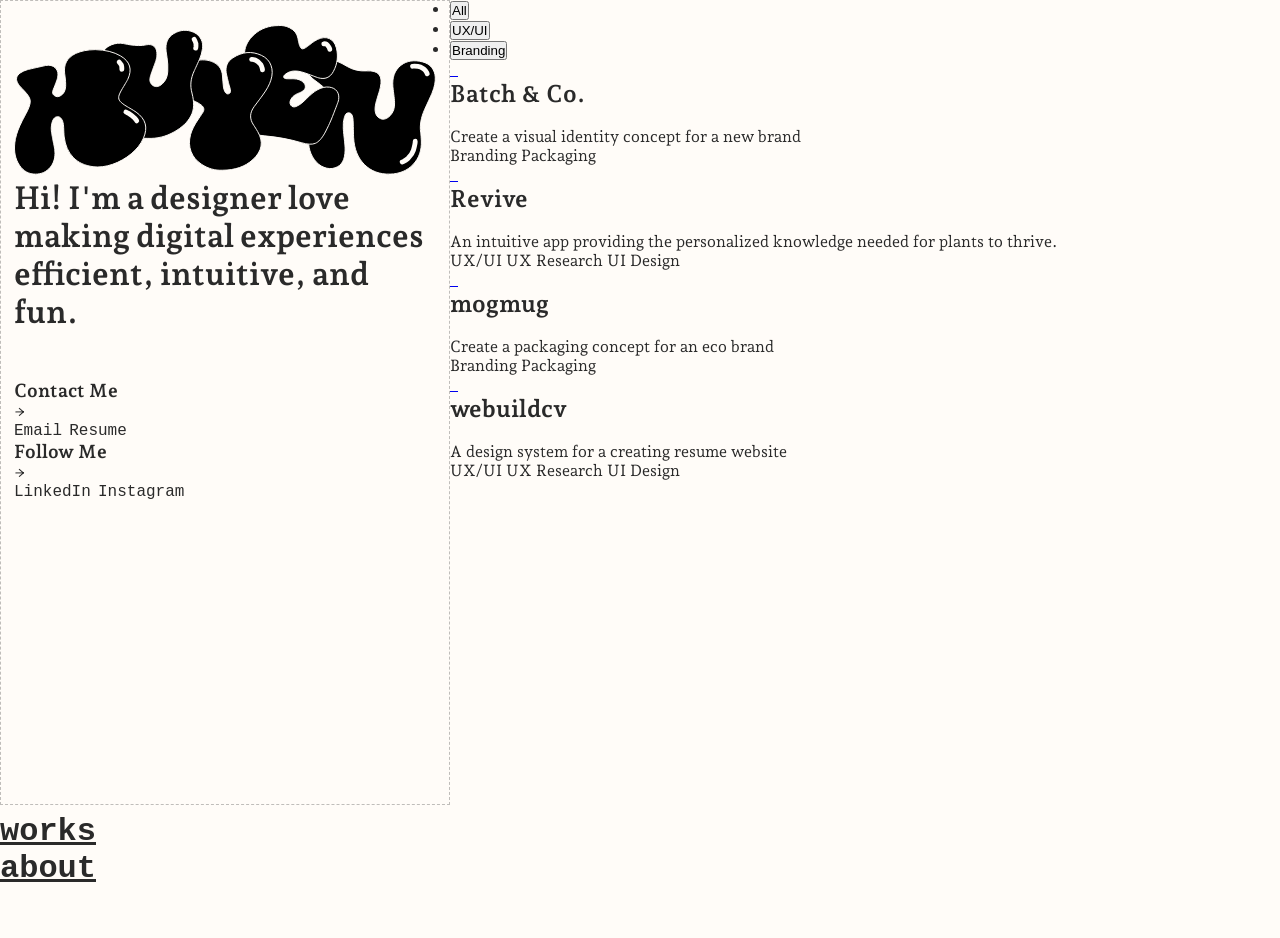
==== src/pages/index.html @ 7ded7859 "Initial commit" ====
<!DOCTYPE html>
<html lang="en">

<head>
    <meta charset="UTF-8" />
    <meta name="viewport" content="width=device-width, initial-scale=1.0" />
    <title>Huyen Pham - UXUI Designer</title>
    <link rel="stylesheet" href="../components/css/global.css">
    <link rel="stylesheet" href="../components/css/home.css">
</head>

<body>
    <!-- Start Main -->
    <main class="root-layout">
        <div class="sidebar_container">
            <div class="sidebar-content_wrapper">
                <div class="sidebar-content_container">
                    <a class="homepage_sidebar-logo" href="">
                        <img src="../data/Profile/huyen-logo.svg" alt="logo of Huyen Pham">
                    </a>
                    <div class="sidebar-content_description">
                        <h1>Hi! I'm a designer love making digital experiences efficient, intuitive, and fun.</h1>
                    </div>
                    <div class="sidebar-details_wrapper">
                        <div class="sidebar-information_container">
                            <h3>Contact Me</h3>
                            <span class="sidebar-information_arrow" aria-hidden="true">→</span>
                            <div class="sidebar-information-items_container">
                                <a target="#" href="mailto:huyenplth29@gmail.com">Email</a>
                                <a target="#" href="pdf">Resume</a>
                            </div>
                        </div>
                        <div class="sidebar-information_container">
                            <h3>Follow Me</h3>
                            <span class="sidebar-information_arrow" aria-hidden="true">→</span>
                            <div class="sidebar-information-items_container">
                                <a target="#" href="https://www.linkedin.com/in/huyen-pham-124135380/">LinkedIn</a>
                                <a target="#" href="https://www.instagram.com/huyenphm02/">Instagram</a>
                            </div>
                        </div>
                    </div>
                </div>
            </div>
            <header>
                <div class="header_container">
                    <nav class="header-nav_container">
                        <ul class="header-navlink">
                            <li class="header-navlink_item">
                                <a class="is-active" href="./index.html">works</a>
                            </li>
                            <li class="header-navlink_item">
                                <a href="./about.html">about</a>
                            </li>
                        </ul>
                    </nav>
                </div>
            </header>
        </div>

        <div class="main_wrapper">
            <div class="subnav-wrapper">
                <ul class="subnav-container">
                    <li class="subnav_button">
                        <button class="subnav_button-item">All</button>
                    </li>
                    <li class="subnav_button">
                        <button class="subnav_button-item">UX/UI</button>
                    </li>
                    <li class="subnav_button">
                        <button class="subnav_button-item">Branding</button>
                    </li>
                </ul>
            </div>
            <div id="work" class="homepage_wrapper">
                <article class="article_container">
                    <a href="./works/Batch&Co/batchco.html">
                        <img src="" alt="">
                        <img src="" alt="">
                        <img src="" alt="">
                    </a>
                    <div class="article-details_container">
                        <div class="article-details_left">
                            <div class="article-details_title">
                                <h2>Batch & Co.</h2>
                                <img src="" alt="">
                            </div>
                            <p>Create a visual identity concept for a new brand</p>
                        </div>
                        <div class="article-right">
                            <span class="article_keyword">Branding</span>
                            <span class="article_keyword">Packaging</span>
                        </div>
                    </div>
                </article>
                <article class="article_container">
                    <a href="./works/REVIVE/revive.html">
                        <img src="" alt="">
                        <img src="" alt="">
                        <img src="" alt="">
                    </a>
                    <div class="article-details_container">
                        <div class="article-details_left">
                            <div class="article-details_title">
                                <h2>Revive</h2>
                                <img src="" alt="">
                            </div>
                            <p>An intuitive app providing the personalized knowledge needed for plants to thrive.</p>
                        </div>
                        <div class="article-right">
                            <span class="article_keyword">UX/UI</span>
                            <span class="article_keyword">UX Research</span>
                            <span class="article_keyword">UI Design</span>
                        </div>
                    </div>
                </article>
                <article class="article_container">
                    <a href="./works/mocmug/mocmug.html">
                        <img src="" alt="">
                        <img src="" alt="">
                        <img src="" alt="">
                    </a>
                    <div class="article-details_container">
                        <div class="article-details_left">
                            <div class="article-details_title">
                                <h2>mogmug</h2>
                                <img src="" alt="">
                            </div>
                            <p>Create a packaging concept for an eco brand</p>
                        </div>
                        <div class="article-right">
                            <span class="article_keyword">Branding</span>
                            <span class="article_keyword">Packaging</span>
                        </div>
                    </div>
                </article>
                <article class="article_container">
                    <a href="./works/WEBUILDCV/webuildcv.html">
                        <img src="" alt="">
                        <img src="" alt="">
                        <img src="" alt="">
                    </a>
                    <div class="article-details_container">
                        <div class="article-details_left">
                            <div class="article-details_title">
                                <h2>webuildcv</h2>
                                <img src="" alt="">
                            </div>
                            <p>A design system for a creating resume website</p>
                        </div>
                        <div class="article-right">
                            <span class="article_keyword">UX/UI</span>
                            <span class="article_keyword">UX Research</span>
                            <span class="article_keyword">UI Design</span>
                        </div>
                    </div>
                </article>
            </div>
        </div>
    </main>
    <!-- End main -->

    <!-- Footer -->
    <footer>
        <div class="footer_texts">
            <p>
                "currently in |"
                "time"
            </p>
            <p>;&copy huyen pham 2026</p>
        </div>
    </footer>
    <!-- End Footer -->
    <!-- JS -->
    <script src="../../components/js/navbar.js"></script>
    <script src="../../components/js/home.js"></script>
</body>

</html>
---- src/components/css/global.css ----
@import url('https://fonts.googleapis.com/css2?family=Andada+Pro:ital,wght@0,400..840;1,400..840&display=swap');
@import url("https://use.typekit.net/fzm7tuf.css");


*,
*::before,
*::after {
    box-sizing: border-box;
    margin: 0;
    padding: 0;
}

:root {
    --black: #2A2A2A;
    --white: #FFFCF8;
    --grey: #BFBDBA;
    --orange: #FA3701;
    --easing: cubic-bezier(0.16, 1, 0.3, 1);
    font-family: "mono45-headline", monospace;
    font-family: "Andada Pro", serif;
    font-weight: 300 700;
    font-style: normal;
}

html,
body {
    font-family: "Andada Pro", serif;
    background: var(--white);
    width: 100%;
    height: 100%;
    overflow-x: hidden;
    overflow-y: auto;
    color: var(--black);
}

.root-layout {
    width: 100%;
}

.main_wrapper {
    width: 100%;
}

@media (min-width: 768px) {
    html,
    body {
        overflow: hidden;
    }

    .root-layout {
        display: flex;
        align-items: stretch;
        min-height: 100vh;
    }

    .main_wrapper {
        flex: 1 1 auto;
        min-width: 0;
        width: calc(100% - 300px);
    }
}

@media (min-width: 1024px) {
    .main_wrapper {
        width: calc(100% - 450px);
    }
}

@media (min-width: 768px) {
    .header_container {
        display: flex;
        justify-content: center;
        align-items: center;
    }
}

@media (min-width: 1536px) {
    .header_container {
        padding: 2rem;
    }
}

/* sidebar */
.sidebar-logo {
    width: 80%;
    height: auto;
}

/* sidebar container */
@media (min-width: 768px) {
    .sidebar_container {
        width: 300px;
        max-width: 300px;
        height: 100vh;
        overflow: hidden;
        display: flex;
        justify-content: flex-start;
        align-items: flex-start;
        flex-direction: column;
    }
}

@media(min-width: 1024px) {
    .sidebar_container {
        width: 450px;
        max-width: 450px;
    }
}
/* sidebar content wrapper */
.sidebar-content_wrapper {
    padding: 1rem;
    border: dashed 1px #BFBDBA;
    min-height: 70vh;
    display: flex;
    justify-content: space-evenly;
    align-items: center;
    flex-direction: column;
}
@media(min-width: 768px) {
    .sidebar-content_wrapper {
        height: unset;
        display: block;
        flex: 1 1;
    }
}

@media(min-width: 1024px) {
    .sidebar-content_wrapper  {
        padding: 1.5rem;
    }
}

@media(min-width: 1536px) {
    .sidebar-content_wrapper {
        padding: 2rem;
    }
}

/* sidebar content about */
.sdiebar-content_about {
    position: relative;
    margin: 1.5rem 0;
    display: flex;
    justify-content: center;
    align-items: center;
}

.sidebar-details_wrapper {
    margin-bottom: 2rem;
    width: 100%;
}

@media(min-width: 768px) {
    .sidebar-details_wrapper {
        margin-top: 3rem;
    }
}

/*.sidebar-information_container {
    margin-top: 3rem;
}  */

/* sidebar content_wrapper */
.sidebar-content_wrapper {
    display: flex;
    justify-content: flex-start;
    align-items: center;
    margin-bottom: .5rem;
    width: 100%;
}

.sidebar-information_container a {
    text-decoration: none;
    font-weight: 400;
    font-family: "mono45-headline", monospace;
    color: var(--black);
    margin-right: .2rem;
    transition: all .2s ease-in-out;
    font-size: 1.1rem;
}

.sidebar-information_container h3 {
    min-width: 70px;
}

@media(min-width: 768px) {
    .sidebar-details_wrapper a {
        font-size: 1rem;
    }
} 

@media(min-width: 1536px) {
    .sidebar-details_wrapper a {
        font-size: 1.2rem;
    }
}

.sidebar-details_wrapper a:hover {
    color: #FA3701;
}

/* sidebar work title */

/* header */
.header_container nav {
    width: 100%;
}

.header-nav_container {
    /* display: flex; */
    /* justify-content: center; */
    align-items: center;
    text-decoration: none;
}

@media (min-width: 768px) {
    .header-nav_container {
        display: block;
    }
}

/* header navlink */
.header-navlink, .header-navlink_about {
    flex-basis: 50%;
    text-align: center;
    padding: .5rem 0;
    
}

.header-navlink:nth-child(2),.header-navlink_about:nth-child(2) {
    border-left: 1px solid #BFBDBA;
    border-right: 1px solid #BFBDBA;
}

.header-navlink:hover,.header-navlink_about:hover {
    color: #BFBDBA;
}

.header-navlink a, .header-navlink_about a {
    font-weight: 600;
    font-size: 1rem;
    position: relative;
    color: var(--black);
    transition: all .2s ease-in-out;
}

.header-navlink a:hover, .header-navlink_about a:hover {
    color: var(--orange);
}

.header-navlink_item {
    font-family: "mono45-headline", monospace;
    font-size: 400;
    text-decoration: none;
    cursor: pointer;
    transition: all .2s ease-in-out;
}



@media (min-width: 768px) {
    .header-navlink, .header-navlink_about {
        flex-basis: unset;
        text-align: unset;
        padding: unset;
        overflow: hidden;
        margin-bottom: .8rem;
        font: 2rem;
    }

    .header-navlink a, .header-navlink_about a {
        font-size: 2rem;
    }

    .header-navlink:nth-child(2),.header-navlink_about:nth-child(2) {
        border: unset;
    }

    .header-navlink_item {
        font-size: 2rem;
    }

    .header-navlink_item:nth-child(2) {
        border: unset;
    }
}
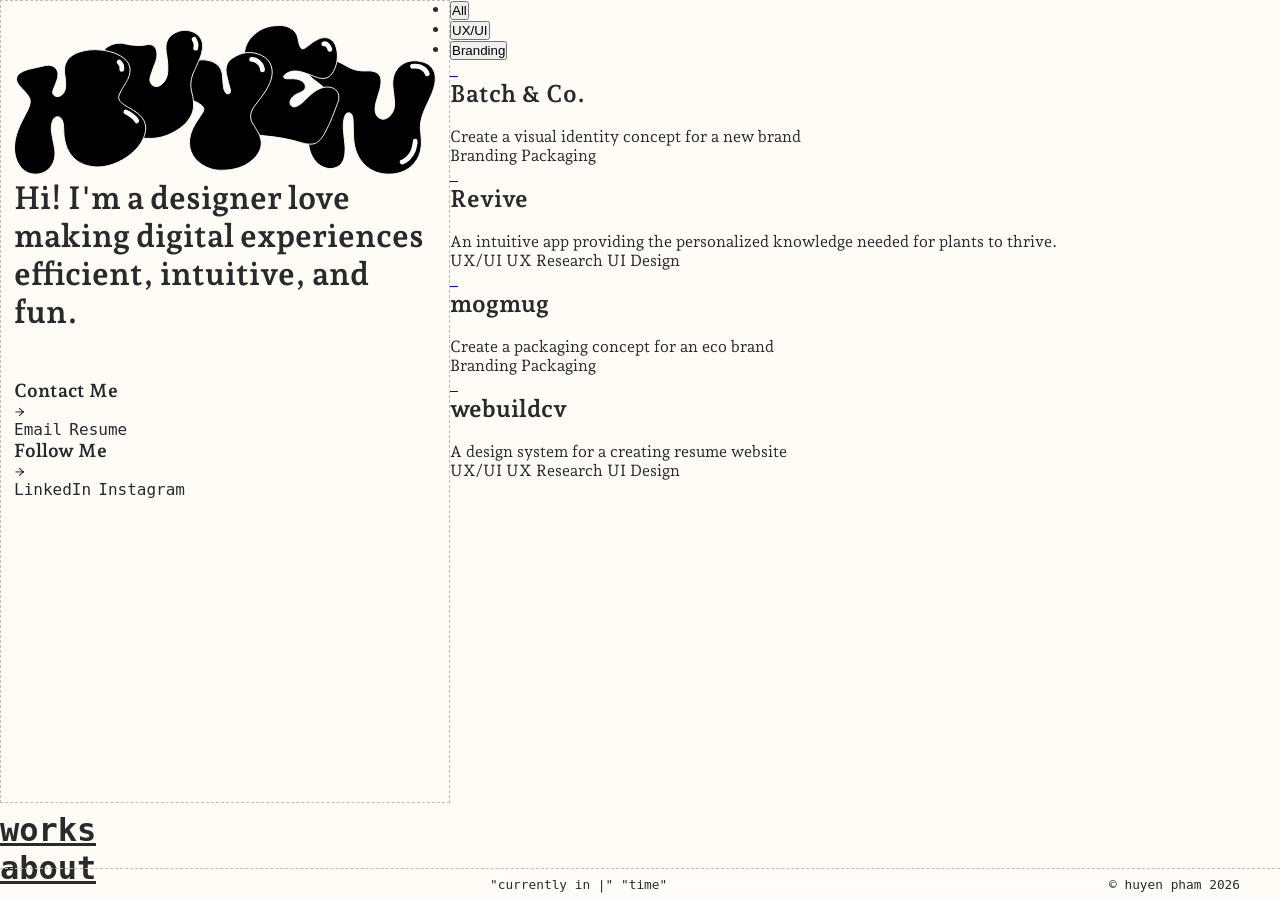
==== commit 7ab02200: "add footer style and fixing few item" ====
--- a/src/pages/index.html
+++ b/src/pages/index.html
@@ -166,7 +166,7 @@
                 "currently in |"
                 "time"
             </p>
-            <p>;&copy huyen pham 2026</p>
+            <p>&copy huyen pham 2026</p>
         </div>
     </footer>
     <!-- End Footer -->
--- a/src/components/css/global.css
+++ b/src/components/css/global.css
@@ -26,8 +26,7 @@
 body {
     font-family: "Andada Pro", serif;
     background: var(--white);
-    width: 100%;
-    height: 100%;
+    max-width: 100vw;
     overflow-x: hidden;
     overflow-y: auto;
     color: var(--black);
@@ -39,6 +38,45 @@
 
 .main_wrapper {
     width: 100%;
+}
+
+footer {
+    position: fixed;
+    bottom: 0;
+    left: 0;
+    width: 100%;
+    border-top: dashed 1px #BFBDBA ;
+}
+
+.footer_texts {
+    background: hsla(0,0%,100%,.1);
+    -webkit-backdrop-filter: blur(10px);
+    backdrop-filter: blur(10px);
+    text-align: center;
+    font-family: "mono45-headline", monospace;
+}
+
+.footer_texts p {
+    font-size: .8rem
+}
+
+@media(min-width: 768px) {
+    .footer_texts {
+        text-align:unset;
+        display: flex;
+        justify-content: space-between;
+        align-items: center;
+        margin-left: calc(300px + 1.5rem);
+        margin-right: 1.5rem;
+        padding: .5rem;
+    }
+}
+
+@media(min-width: 1024px) {
+    .footer_texts {
+        margin-left:calc(450px + 2rem);
+        margin-right: 2rem;
+    }
 }
 
 @media (min-width: 768px) {
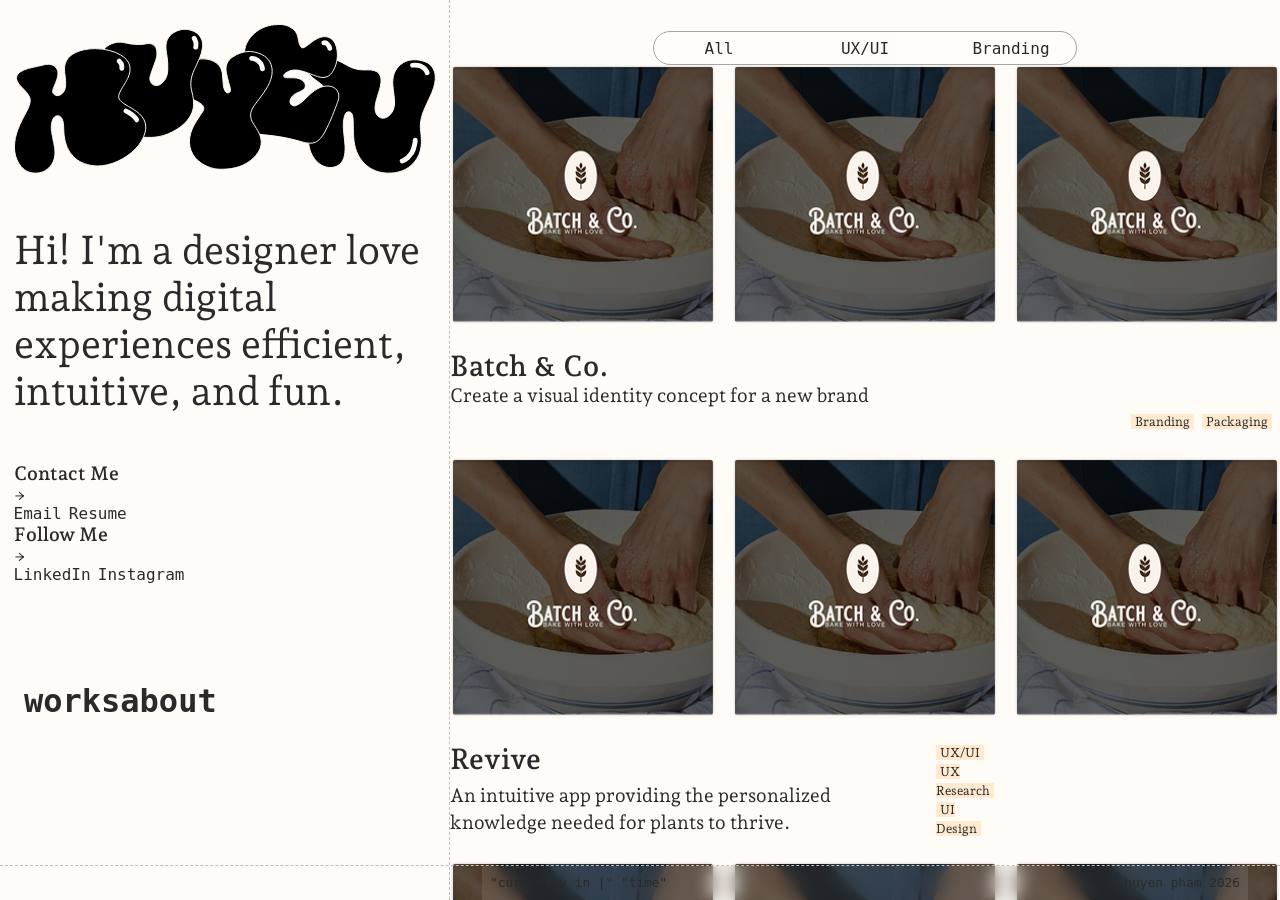
==== commit dab135d4: "fixing scroll right bar and add article layout" ====
--- a/src/pages/index.html
+++ b/src/pages/index.html
@@ -7,6 +7,7 @@
     <title>Huyen Pham - UXUI Designer</title>
     <link rel="stylesheet" href="../components/css/global.css">
     <link rel="stylesheet" href="../components/css/home.css">
+    <link rel="stylesheet" href="../components/css/article.css">
 </head>
 
 <body>
@@ -73,10 +74,10 @@
             </div>
             <div id="work" class="homepage_wrapper">
                 <article class="article_container">
-                    <a href="./works/Batch&Co/batchco.html">
-                        <img src="" alt="">
-                        <img src="" alt="">
-                        <img src="" alt="">
+                    <a class="article-image_container" href="./works/Batch&Co/batchco.html">
+                        <img class="article-image" src="../data/Rectangle 146.png" alt="">
+                        <img class="article-image" src="../data/Rectangle 146.png" alt="">
+                        <img class="article-image" src="../data/Rectangle 146.png" alt="">
                     </a>
                     <div class="article-details_container">
                         <div class="article-details_left">
@@ -86,17 +87,17 @@
                             </div>
                             <p>Create a visual identity concept for a new brand</p>
                         </div>
-                        <div class="article-right">
+                        <div class="article-details_right">
                             <span class="article_keyword">Branding</span>
                             <span class="article_keyword">Packaging</span>
                         </div>
                     </div>
                 </article>
                 <article class="article_container">
-                    <a href="./works/REVIVE/revive.html">
-                        <img src="" alt="">
-                        <img src="" alt="">
-                        <img src="" alt="">
+                    <a class="article-image_container" href="./works/REVIVE/revive.html">
+                        <img class="article-image" src="../data/Rectangle 146.png" alt="">
+                        <img class="article-image" src="../data/Rectangle 146.png" alt="">
+                        <img class="article-image" src="../data/Rectangle 146.png" alt="">
                     </a>
                     <div class="article-details_container">
                         <div class="article-details_left">
@@ -114,10 +115,10 @@
                     </div>
                 </article>
                 <article class="article_container">
-                    <a href="./works/mocmug/mocmug.html">
-                        <img src="" alt="">
-                        <img src="" alt="">
-                        <img src="" alt="">
+                    <a class="article-image_container" href="./works/mocmug/mocmug.html">
+                        <img class="article-image" src="../data/Rectangle 146.png" alt="">
+                        <img class="article-image" src="../data/Rectangle 146.png" alt="">
+                        <img class="article-image" src="../data/Rectangle 146.png" alt="">
                     </a>
                     <div class="article-details_container">
                         <div class="article-details_left">
@@ -134,10 +135,10 @@
                     </div>
                 </article>
                 <article class="article_container">
-                    <a href="./works/WEBUILDCV/webuildcv.html">
-                        <img src="" alt="">
-                        <img src="" alt="">
-                        <img src="" alt="">
+                    <a class="article-image_container" href="./works/WEBUILDCV/webuildcv.html">
+                        <img class="article-image" src="../data/Rectangle 146.png" alt="">
+                        <img class="article-image" src="../data/Rectangle 146.png" alt="">
+                        <img class="article-image" src="../data/Rectangle 146.png" alt="">
                     </a>
                     <div class="article-details_container">
                         <div class="article-details_left">
--- a/src/components/css/global.css
+++ b/src/components/css/global.css
@@ -32,8 +32,159 @@
     color: var(--black);
 }
 
+a {
+    color: inherit;
+    text-decoration: none
+}
+
+li {
+    list-style: none
+}
+
+button {
+    -moz-appearance: none;
+    appearance: none;
+    -webkit-appearance: none;
+    border-radius: 0;
+    text-align: inherit;
+    background: none;
+    box-shadow: none;
+    padding: 0;
+    cursor: pointer;
+    border: none;
+    color: inherit;
+    font: inherit
+}
+
+h1 {
+    font-size: 2.4rem;
+    font-weight: 300
+}
+
+@media(min-width: 768px) {
+    h1 {
+        font-size:2.1rem
+    }
+}
+
+@media(min-width: 1024px) {
+    h1 {
+        font-size:2.5rem
+    }
+}
+
+@media(min-width: 1536px) {
+    h1 {
+        font-size:2.6rem
+    }
+}
+
+h2 {
+    font-size: 1.5rem;
+    font-weight: 600
+}
+
+@media(min-width: 768px) {
+    h2 {
+        font-size:1.5rem
+    }
+}
+
+@media(min-width: 1024px) {
+    h2 {
+        font-size:1.8rem
+    }
+}
+
+@media(min-width: 1536px) {
+    h2 {
+        font-size:2rem
+    }
+}
+
+h3 {
+    font-size: 2rem;
+    font-weight: 600
+}
+
+@media(min-width: 768px) {
+    h3 {
+        font-size:1.2rem
+    }
+}
+
+@media(min-width: 1024px) {
+    h3 {
+        font-size:1.2rem
+    }
+}
+
+@media(min-width: 1536px) {
+    h3 {
+        font-size:1.75rem
+    }
+}
+
+h4 {
+    font-size: 1.1rem
+}
+
+@media(min-width: 768px) {
+    h4 {
+        font-size:1rem
+    }
+}
+
+@media(min-width: 1024px) {
+    h4 {
+        font-size:1rem
+    }
+}
+
+@media(min-width: 1536px) {
+    h4 {
+        font-size:1.2rem
+    }
+}
+
+p {
+    font-size: .9rem;
+    font-weight: 300;
+    line-height: 1.4
+}
+
+@media(min-width: 768px) {
+    p {
+        font-size:1rem
+    }
+}
+
+@media(min-width: 1024px) {
+    p {
+        font-size:1.2rem
+    }
+}
+
+@media(min-width: 1536px) {
+    p {
+        font-size:1.2rem
+    }
+}
+
 .root-layout {
+    display: flex;
+    justify-content: flex-start;
+    align-items: flex-start;
+    flex-direction: column;
     width: 100%;
+}
+
+@media(min-width: 768px) {
+    .root-layout {
+        flex-direction: row;
+        overflow: hidden;
+        height: 100vh;
+    }
 }
 
 .main_wrapper {
@@ -104,11 +255,17 @@
     }
 }
 
+.header_container {
+    display: flex;
+    justify-content: center;
+    align-items: center;
+}
+
 @media (min-width: 768px) {
     .header_container {
-        display: flex;
-        justify-content: center;
-        align-items: center;
+        display: block;
+        padding: 1.5rem;
+        min-height: 250px;
     }
 }
 
@@ -135,6 +292,7 @@
         justify-content: flex-start;
         align-items: flex-start;
         flex-direction: column;
+        border-right: dashed 1px #BFBDBA;
     }
 }
 
@@ -147,7 +305,7 @@
 /* sidebar content wrapper */
 .sidebar-content_wrapper {
     padding: 1rem;
-    border: dashed 1px #BFBDBA;
+    /* border: dashed 1px #BFBDBA; */
     min-height: 70vh;
     display: flex;
     justify-content: space-evenly;
@@ -173,6 +331,9 @@
         padding: 2rem;
     }
 }
+.sidebar-content_description {
+    margin: 3rem 0;
+}
 
 /* sidebar content about */
 .sdiebar-content_about {
@@ -194,7 +355,7 @@
     }
 }
 
-/*.sidebar-information_container {
+/* .sidebar-information_container {
     margin-top: 3rem;
 }  */
 
@@ -245,20 +406,26 @@
 }
 
 .header-nav_container {
-    /* display: flex; */
-    /* justify-content: center; */
-    align-items: center;
-    text-decoration: none;
-}
+    display: flex;
+    justify-content: center;
+    align-items: center;
+}
+
+.header-navlink, .header-navlink_about {
+    display: flex;
+    justify-content: center;
+    align-items: center;
+}
+
 
 @media (min-width: 768px) {
-    .header-nav_container {
+    .header-nav_navlink, .header-navlink_about {
         display: block;
     }
 }
 
 /* header navlink */
-.header-navlink, .header-navlink_about {
+.header-navlink_item {
     flex-basis: 50%;
     text-align: center;
     padding: .5rem 0;
@@ -322,3 +489,117 @@
         border: unset;
     }
 }
+
+/* SubNav */
+.subnav-wrapper {
+    width: -moz-fit-content;
+    width: fit-content;
+    position: -webkit-sticky;
+    position: sticky;
+    top: 1rem;
+    margin: 3rem auto;
+    z-index: 99;
+    height: 2rem;
+    display: flex;
+    justify-content: center;
+    align-items: center;
+}
+
+@media(min-width: 768px) {
+    .subnav-wrapper {
+        width: 50%;
+        position: absolute;
+        top: unset;
+        right: 0;
+        bottom: 3rem;
+        left: 0;
+    }
+}
+
+@media(min-width: 1024px) {
+    .subnav-wrapper {
+        margin: 2rem auto 0;
+    }
+}
+
+.subnav_container {
+    margin: 0 1rem;
+    display: flex;
+    justify-content: center;
+    align-items: center;
+    gap: 1rem;
+    border: 1px solid #BFBDBA;
+    border-radius: 30px;
+    background: hsla(0,0%,100%,.2);
+    -webkit-backdrop-filter: blur(30px);
+    backdrop-filter: blur(30px);
+}
+
+@media(min-width: 768px) {
+    .subnav_container {
+        width: unset;
+    }
+}
+
+.subnav_button {
+    width: 23vw;
+    flex-basis: 33.33%;
+    border-radius: 30px;
+    height: 2rem;
+    font-weight: 500;
+}
+
+.subnav_button:hover {
+    width: 8vw;
+}
+
+@media(min-width: 768px) {
+    .subnav_button {
+        width: unset;
+        min-width: 130px;
+    }
+}
+
+.subnav_button:hover {
+    background: hsla(0,0%,58%,.3);
+}
+
+.subnav_button, .subnav_button-item {
+    width: 23vw;
+    display: flex;
+    justify-content: center;
+    align-items: center;
+    transition: all .2s ease-in-out;
+    border-radius: 30px;
+    background: transparent;
+    height: 2rem;
+}
+
+@media(min-width: 768px) {
+    .subnav_button, .subnav_button-item {
+        width: unset;
+        min-height: 130px;
+        width: 8vw;
+    }
+}
+
+.subnav_button-item.active {
+    color: #fff;
+    background: #355dff;
+    transform: skew(7deg, -7deg)
+}
+
+.subnav_button-item:hover {
+    color: aliceblue;
+    background: #FA3701;
+    transform: skew(7deg,-7deg);
+    width: 8vw;
+}
+
+
+@media(min-width: 768px) {
+    .subnav_button-item:hover {
+        width: 22vw;
+    }
+}
+
--- a/src/components/css/home.css
+++ b/src/components/css/home.css
@@ -0,0 +1,44 @@
+.subnav-container {
+    /* margin: 0 1rem; */
+    display: flex;
+    justify-content: center;
+    align-items: center;
+    gap: 1rem;
+    border: 1px solid #a4a4a4;
+    border-radius: 30px;
+    background: hsla(0,0%,100%,.2);
+    -webkit-backdrop-filter: blur(30px);
+    backdrop-filter: blur(30px);
+}
+
+@media (min-width: 768px) {
+    .subnav-wrapper {
+        width: fit-content;
+        position: sticky;
+        /* top: 1rem; */
+        right: auto;
+        bottom: auto;
+        left: auto;
+        /* margin: 3rem auto; */
+        font-family: "mono45-headline", monospace;
+    }
+
+    .main_wrapper .subnav-container {
+        width: unset;
+    }
+
+    .main_wrapper .subnav-container .subnav_button,
+    .main_wrapper .subnav-container .subnav_button-item {
+        min-height: 2rem;
+    }
+}
+
+@media (min-width: 768px) {
+    .main_wrapper {
+        height: 100vh;
+        overflow-y: auto;
+        overflow-x: hidden;
+        box-sizing: border-box;
+        padding-bottom: 4.5rem;
+    }
+}
--- a/src/components/css/article.css
+++ b/src/components/css/article.css
@@ -0,0 +1,105 @@
+.homepage_wrapper {
+    width: 100%;
+    margin-bottom: 7rem;
+}
+
+@media(min-width: 768px) {
+    .homepage_wrapper {
+        min-height: 350px;
+        margin-bottom: 8rem;
+    }
+}
+
+@media(min-width: 1024px) {
+    .homepage_wrapper {
+        margin-bottom: 9rem;
+    }
+}
+
+.article-image_container {
+    display: grid;
+    grid-template-columns: repeat(9, 1fr);
+    grid-column-gap: 1rem;
+    column-gap: 1rem;
+    grid-gap: 1rem;
+    gap: 1rem;
+    width: 100%;
+}
+
+.article-image_container:hover {
+    transform: rotate(0deg);
+}
+
+.article-image {
+    width: 100%;
+    height: auto;
+    grid-column: auto/span 3;
+    transition: all .3s ease-in-out;
+    border-radius: 2px;
+}
+
+.article-details_container {
+    display: grid;
+    grid-template-columns: repeat(12, 1fr);
+    grid-column-gap: 1rem;
+    column-gap: 1rem;
+    margin: 2rem 0;
+}
+
+@media(min-width: 768px) {
+    .article-details_container {
+        margin: 1.5rem 0;
+    }
+}
+
+@media(min-width: 1536px) {
+    .article-details_container {
+        margin: 2rem 0;
+    }
+}
+
+.article-details_left {
+    grid-column: auto/span 12;
+    display: flex;
+    justify-content: space-between;
+    align-items: flex-start;
+    flex-direction: column;
+}
+
+@media(min-width: 768px) {
+    .article-details_left {
+        grid-column: auto/span 7;
+    }
+}
+
+.article-details_right {
+    grid-column: auto/span 12;
+    display: flex;
+    justify-content: flex-end;
+    align-items: center;
+}
+
+.article-details_title {
+    display: flex;
+    justify-content: flex-start;
+    align-items: center;
+}
+
+.article-details_title h2 {
+    margin-right: .5rem;
+    font-weight: 600;
+}
+
+.article_keyword {
+    font-size: .8rem;
+    background: #FFEACF;
+    padding: 0 .25rem;
+    margin: .25rem .5rem .25rem 0;
+}
+
+@media(min-width: 1536px) {
+    .article_keyword {
+        font-size: 1rem;
+    }
+}
+
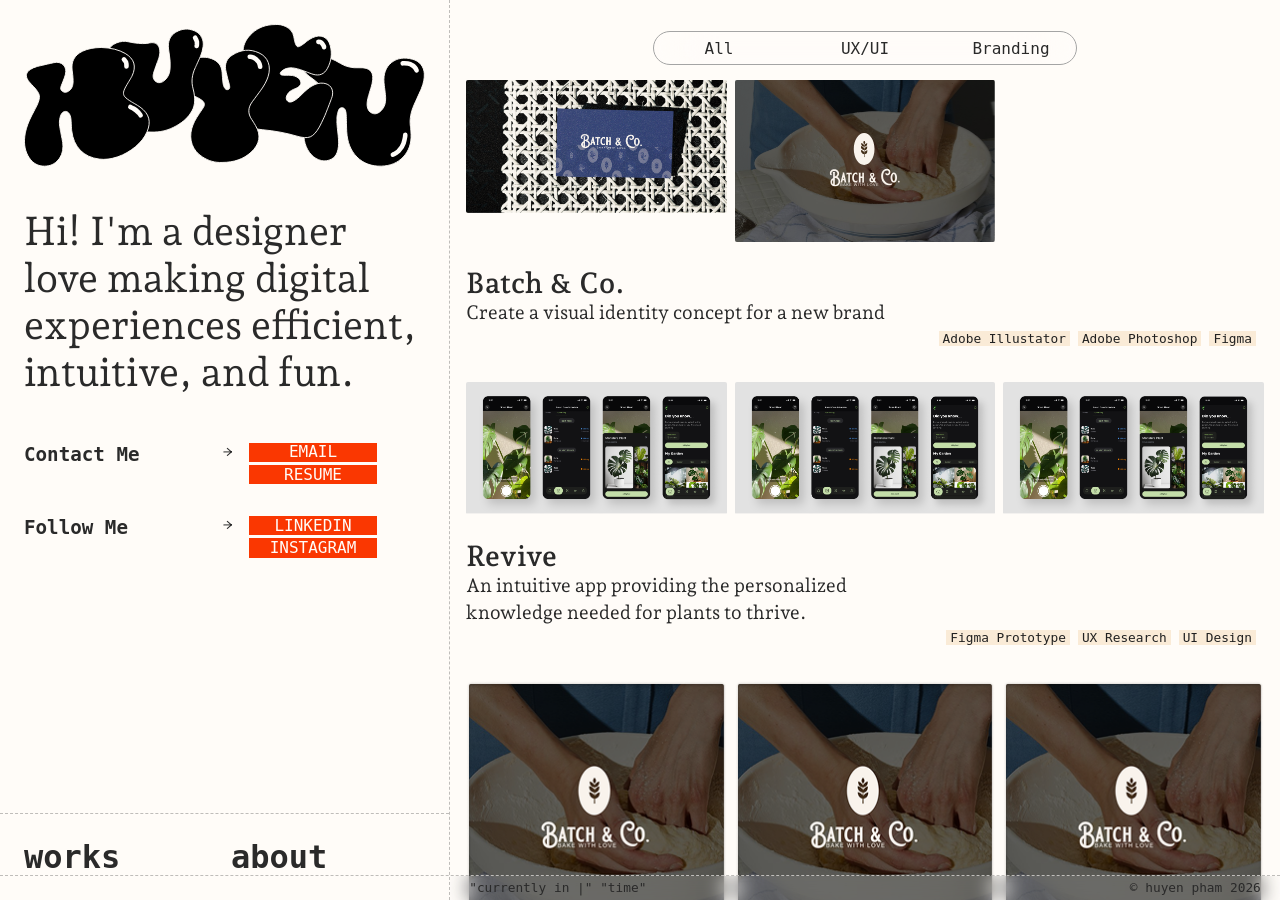
==== commit db7e8277: "set up project pages" ====
--- a/src/pages/index.html
+++ b/src/pages/index.html
@@ -75,9 +75,9 @@
             <div id="work" class="homepage_wrapper">
                 <article class="article_container">
                     <a class="article-image_container" href="./works/Batch&Co/batchco.html">
-                        <img class="article-image" src="../data/Rectangle 146.png" alt="">
-                        <img class="article-image" src="../data/Rectangle 146.png" alt="">
-                        <img class="article-image" src="../data/Rectangle 146.png" alt="">
+                        <img class="article-image" src="../data/batchco/1-08.png" alt="">
+                        <img class="article-image" src="../data/batchco/1-01.svg" alt="">
+                        <img class="article-image" src="../data/batchco/1-09.svg" alt="">
                     </a>
                     <div class="article-details_container">
                         <div class="article-details_left">
@@ -88,16 +88,17 @@
                             <p>Create a visual identity concept for a new brand</p>
                         </div>
                         <div class="article-details_right">
-                            <span class="article_keyword">Branding</span>
-                            <span class="article_keyword">Packaging</span>
+                            <span class="article_keyword">Adobe Illustator</span>
+                            <span class="article_keyword">Adobe Photoshop</span>
+                            <span class="article_keyword">Figma</span>
                         </div>
                     </div>
                 </article>
                 <article class="article_container">
                     <a class="article-image_container" href="./works/REVIVE/revive.html">
-                        <img class="article-image" src="../data/Rectangle 146.png" alt="">
-                        <img class="article-image" src="../data/Rectangle 146.png" alt="">
-                        <img class="article-image" src="../data/Rectangle 146.png" alt="">
+                        <img class="article-image" src="../data/revive/cover.png" alt="">
+                        <img class="article-image" src="../data/revive/cover.png" alt="">
+                        <img class="article-image" src="../data/revive/cover.png" alt="">
                     </a>
                     <div class="article-details_container">
                         <div class="article-details_left">
@@ -107,8 +108,8 @@
                             </div>
                             <p>An intuitive app providing the personalized knowledge needed for plants to thrive.</p>
                         </div>
-                        <div class="article-right">
-                            <span class="article_keyword">UX/UI</span>
+                        <div class="article-details_right">
+                            <span class="article_keyword">Figma Prototype</span>
                             <span class="article_keyword">UX Research</span>
                             <span class="article_keyword">UI Design</span>
                         </div>
@@ -128,9 +129,10 @@
                             </div>
                             <p>Create a packaging concept for an eco brand</p>
                         </div>
-                        <div class="article-right">
-                            <span class="article_keyword">Branding</span>
-                            <span class="article_keyword">Packaging</span>
+                        <div class="article-details_right">
+                            <span class="article_keyword">Adobe Illustator</span>
+                            <span class="article_keyword">Adobe Photoshop</span>
+                            <span class="article_keyword">Figma</span>
                         </div>
                     </div>
                 </article>
@@ -148,8 +150,8 @@
                             </div>
                             <p>A design system for a creating resume website</p>
                         </div>
-                        <div class="article-right">
-                            <span class="article_keyword">UX/UI</span>
+                        <div class="article-details_right">
+                            <span class="article_keyword">Figma Prototype</span>
                             <span class="article_keyword">UX Research</span>
                             <span class="article_keyword">UI Design</span>
                         </div>
--- a/src/components/css/global.css
+++ b/src/components/css/global.css
@@ -16,6 +16,7 @@
     --grey: #BFBDBA;
     --orange: #FA3701;
     --easing: cubic-bezier(0.16, 1, 0.3, 1);
+    --blue: #374589;
     font-family: "mono45-headline", monospace;
     font-family: "Andada Pro", serif;
     font-weight: 300 700;
@@ -63,111 +64,111 @@
 
 @media(min-width: 768px) {
     h1 {
-        font-size:2.1rem
+        font-size:1.8rem;
     }
 }
 
 @media(min-width: 1024px) {
     h1 {
-        font-size:2.5rem
+        font-size:2.5rem;
     }
 }
 
 @media(min-width: 1536px) {
     h1 {
-        font-size:2.6rem
+        font-size:2.6rem;
     }
 }
 
 h2 {
     font-size: 1.5rem;
-    font-weight: 600
+    font-weight: 600;
 }
 
 @media(min-width: 768px) {
     h2 {
-        font-size:1.5rem
+        font-size:1.5rem;
     }
 }
 
 @media(min-width: 1024px) {
     h2 {
-        font-size:1.8rem
+        font-size:1.8rem;
     }
 }
 
 @media(min-width: 1536px) {
     h2 {
-        font-size:2rem
+        font-size:2rem;
     }
 }
 
 h3 {
     font-size: 2rem;
-    font-weight: 600
+    font-weight: 600;
 }
 
 @media(min-width: 768px) {
     h3 {
-        font-size:1.2rem
+        font-size:1.2rem;
     }
 }
 
 @media(min-width: 1024px) {
     h3 {
-        font-size:1.2rem
+        font-size:1.2rem;
     }
 }
 
 @media(min-width: 1536px) {
     h3 {
-        font-size:1.75rem
+        font-size:1.75rem;
     }
 }
 
 h4 {
-    font-size: 1.1rem
+    font-size: 1.1rem;
 }
 
 @media(min-width: 768px) {
     h4 {
-        font-size:1rem
+        font-size:1rem;
     }
 }
 
 @media(min-width: 1024px) {
     h4 {
-        font-size:1rem
+        font-size:1rem;
     }
 }
 
 @media(min-width: 1536px) {
     h4 {
-        font-size:1.2rem
+        font-size:1.2rem;
     }
 }
 
 p {
     font-size: .9rem;
     font-weight: 300;
-    line-height: 1.4
+    line-height: 1.4;
 }
 
 @media(min-width: 768px) {
     p {
-        font-size:1rem
+        font-size:1rem;
     }
 }
 
 @media(min-width: 1024px) {
     p {
-        font-size:1.2rem
+        font-size:1.2rem;
     }
 }
 
 @media(min-width: 1536px) {
     p {
-        font-size:1.2rem
+        font-size:1.2rem;
     }
 }
 
@@ -208,7 +209,9 @@
 }
 
 .footer_texts p {
-    font-size: .8rem
+    font-size: .8rem;
+    margin-right: 1rem;
+    margin-left: 1rem;
 }
 
 @media(min-width: 768px) {
@@ -217,16 +220,16 @@
         display: flex;
         justify-content: space-between;
         align-items: center;
-        margin-left: calc(300px + 1.5rem);
-        margin-right: 1.5rem;
-        padding: .5rem;
+        padding: .2rem;
+        /* margin-left: calc(300px + 1.5rem); */
+        /* margin-right: 1.5rem; */
+        /* padding: .5rem; */
     }
 }
 
 @media(min-width: 1024px) {
     .footer_texts {
-        margin-left:calc(450px + 2rem);
-        margin-right: 2rem;
+        margin-left:calc(450px);
     }
 }
 
@@ -305,7 +308,6 @@
 /* sidebar content wrapper */
 .sidebar-content_wrapper {
     padding: 1rem;
-    /* border: dashed 1px #BFBDBA; */
     min-height: 70vh;
     display: flex;
     justify-content: space-evenly;
@@ -355,9 +357,6 @@
     }
 }
 
-/* .sidebar-information_container {
-    margin-top: 3rem;
-}  */
 
 /* sidebar content_wrapper */
 .sidebar-content_wrapper {
@@ -409,6 +408,7 @@
     display: flex;
     justify-content: center;
     align-items: center;
+    /* padding: 2rem; */
 }
 
 .header-navlink, .header-navlink_about {
@@ -419,7 +419,7 @@
 
 
 @media (min-width: 768px) {
-    .header-nav_navlink, .header-navlink_about {
+    .header-nav_navlink, .header-navlink_about{
         display: block;
     }
 }
@@ -428,13 +428,13 @@
 .header-navlink_item {
     flex-basis: 50%;
     text-align: center;
-    padding: .5rem 0;
+    /* padding: .5rem 0; */
     
 }
 
 .header-navlink:nth-child(2),.header-navlink_about:nth-child(2) {
-    border-left: 1px solid #BFBDBA;
-    border-right: 1px solid #BFBDBA;
+    border-left: dashed 1px solid #BFBDBA;
+    border-right: dashed 1px solid #BFBDBA;
 }
 
 .header-navlink:hover,.header-navlink_about:hover {
@@ -465,9 +465,9 @@
 
 @media (min-width: 768px) {
     .header-navlink, .header-navlink_about {
-        flex-basis: unset;
-        text-align: unset;
-        padding: unset;
+        /* flex-basis: unset; */
+        /* text-align: unset; */
+        /* padding: unset; */
         overflow: hidden;
         margin-bottom: .8rem;
         font: 2rem;
@@ -602,4 +602,3 @@
         width: 22vw;
     }
 }
-
--- a/src/components/css/home.css
+++ b/src/components/css/home.css
@@ -1,5 +1,4 @@
 .subnav-container {
-    /* margin: 0 1rem; */
     display: flex;
     justify-content: center;
     align-items: center;
@@ -15,11 +14,9 @@
     .subnav-wrapper {
         width: fit-content;
         position: sticky;
-        /* top: 1rem; */
         right: auto;
         bottom: auto;
         left: auto;
-        /* margin: 3rem auto; */
         font-family: "mono45-headline", monospace;
     }
 
@@ -39,6 +36,169 @@
         overflow-y: auto;
         overflow-x: hidden;
         box-sizing: border-box;
-        padding-bottom: 4.5rem;
-    }
-}
+    }
+}
+
+.homepage_sidebar-logo {
+    display: block;
+}
+
+.homepage_sidebar-logo img {
+    display: block;
+    width: 100%;
+    height: auto;
+}
+
+.sidebar-details_wrapper {
+    display: grid;
+    gap: 2rem;
+    width: 100%;
+}
+
+.sidebar-information_container {
+    display: grid;
+    grid-template-columns: minmax(0, 1fr) auto minmax(11rem, auto);
+    gap: .75rem 1rem;
+    align-items: start;
+}
+
+.sidebar-information_container h3 {
+    margin: 0;
+    font-family: "mono45-headline", monospace;
+    font-size: 1.2rem;
+}
+
+.sidebar-information_arrow {
+    display: inline-flex;
+    align-items: center;
+    justify-content: center;
+    line-height: 1;
+}
+
+.sidebar-information-items_container {
+    display: grid;
+    gap: .2rem;
+    justify-items: start;
+}
+
+.sidebar-information-items_container a {
+    display: inline-flex;
+    align-items: center;
+    justify-content: center;
+    min-width: 8rem;
+    padding: .1rem .2rem;
+    background: var(--orange);
+    color: var(--white);
+    font-family: "mono45-headline", monospace;
+    font-size: 1rem;
+    text-transform: uppercase;
+    line-height: 1;
+    margin-right: 0;
+}
+
+.sidebar_container > header {
+    width: 100%;
+    border-top: dashed 1px var(--grey);
+}
+
+.header-nav_container {
+    width: 100%;
+}
+
+.header-navlink {
+    width: 100%;
+    align-items: flex-start;
+    gap: .5rem;
+}
+
+.header-navlink:nth-child(2) {
+    border: 0;
+}
+
+.header-navlink_item {
+    padding: 0;
+    text-align: left;
+}
+
+@media (max-width: 767px) {
+    .sidebar-content_wrapper {
+        display: grid;
+        grid-template-columns: repeat(2, minmax(0, 1fr));
+        column-gap: 1rem;
+        row-gap: 1.5rem;
+        align-items: start;
+        padding: 1rem;
+    }
+
+    .sidebar-content_container {
+        grid-column: 1 / -1;
+        display: grid;
+        grid-template-columns: repeat(2, minmax(0, 1fr));
+        column-gap: 1rem;
+        row-gap: 1.5rem;
+        width: 100%;
+    }
+
+    .homepage_sidebar-logo,
+    .sidebar-content_description,
+    .sidebar-details_wrapper {
+        grid-column: 1 / -1;
+    }
+
+    .sidebar-content_description {
+        margin: 0;
+    }
+
+    .sidebar-details_wrapper {
+        gap: 1.5rem;
+        margin-bottom: 0;
+    }
+
+    .sidebar-information_container {
+        grid-template-columns: minmax(0, 1fr) auto minmax(8rem, auto);
+        column-gap: .9rem;
+    }
+
+
+
+    .header-navlink {
+        width: 100%;
+        justify-content: stretch;
+        align-items: stretch;
+        gap: 0;     
+    }
+
+    .header-navlink_item {
+        flex: 1 1 50%;
+        text-align: center;
+        display: flex;
+        justify-content: center;
+        align-items: center;
+        padding: 1rem;
+        border-left: dashed 1px var(--grey);
+        border-bottom: dashed 1px var(--grey);
+    }
+}
+
+@media (min-width: 768px) {
+    .sidebar-content_wrapper {
+        padding-bottom: 2rem;
+    }
+
+    .sidebar-content_description {
+        margin: 2.5rem 0 3rem;
+    }
+
+    .sidebar-details_wrapper {
+        margin-bottom: 0;
+    }
+
+    .sidebar_container > header .header_container {
+        min-height: 0;
+    }
+
+    .header-navlink {
+        margin-bottom: 0;
+        gap: .8rem;
+    }
+}
--- a/src/components/css/article.css
+++ b/src/components/css/article.css
@@ -1,5 +1,6 @@
 .homepage_wrapper {
     width: 100%;
+    padding: 1rem;
     margin-bottom: 7rem;
 }
 
@@ -16,14 +17,20 @@
     }
 }
 
+.article_container {
+    margin-bottom: 2rem;
+}
+
 .article-image_container {
     display: grid;
     grid-template-columns: repeat(9, 1fr);
-    grid-column-gap: 1rem;
-    column-gap: 1rem;
-    grid-gap: 1rem;
-    gap: 1rem;
+    grid-column-gap: .5rem;
+    /* column-gap: .5rem; */
+    /* grid-gap: .5rem; */
+    /* gap: .5rem; */
     width: 100%;
+    /* background-color: antiquewhite; */
+    /* padding: .7rem; */
 }
 
 .article-image_container:hover {
@@ -92,7 +99,9 @@
 
 .article_keyword {
     font-size: .8rem;
-    background: #FFEACF;
+    font-family: "mono45-headline", monospace;
+    color: #212121;
+    background: antiquewhite;
     padding: 0 .25rem;
     margin: .25rem .5rem .25rem 0;
 }
@@ -102,4 +111,3 @@
         font-size: 1rem;
     }
 }
-
